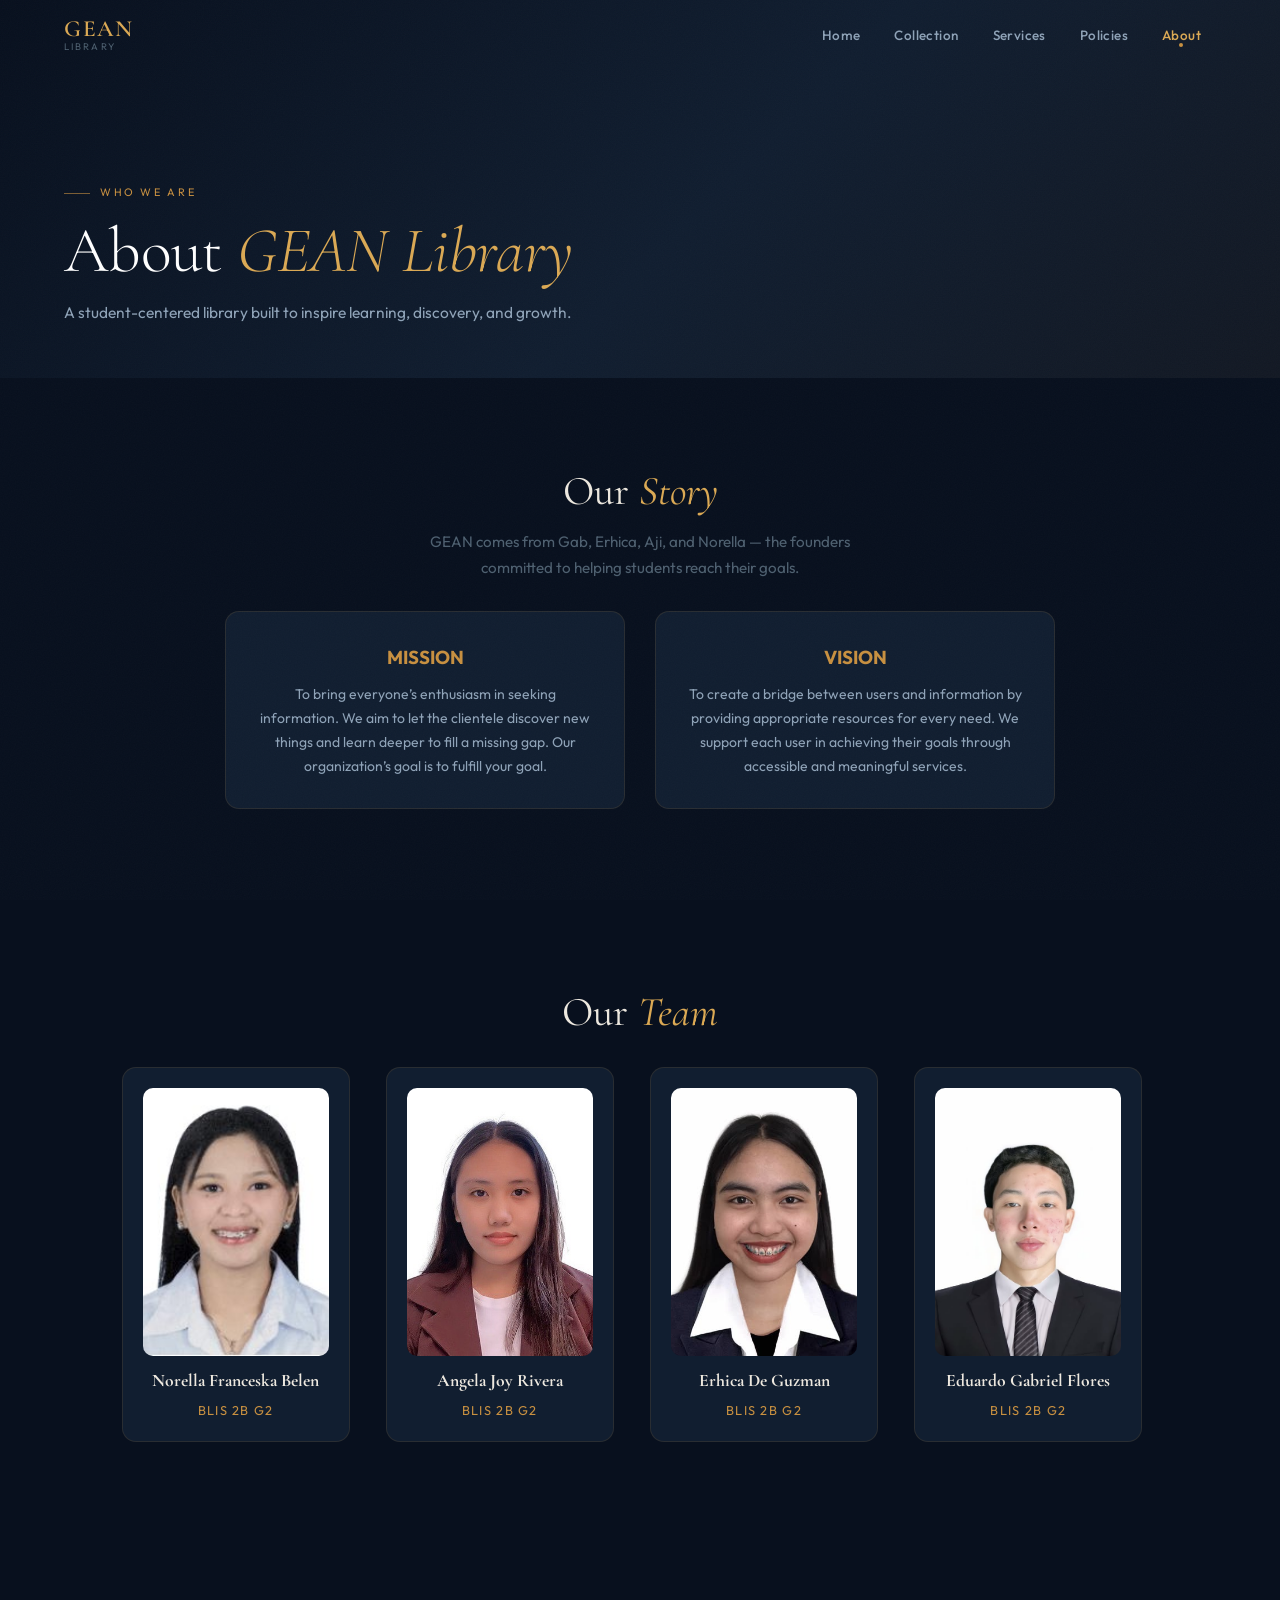
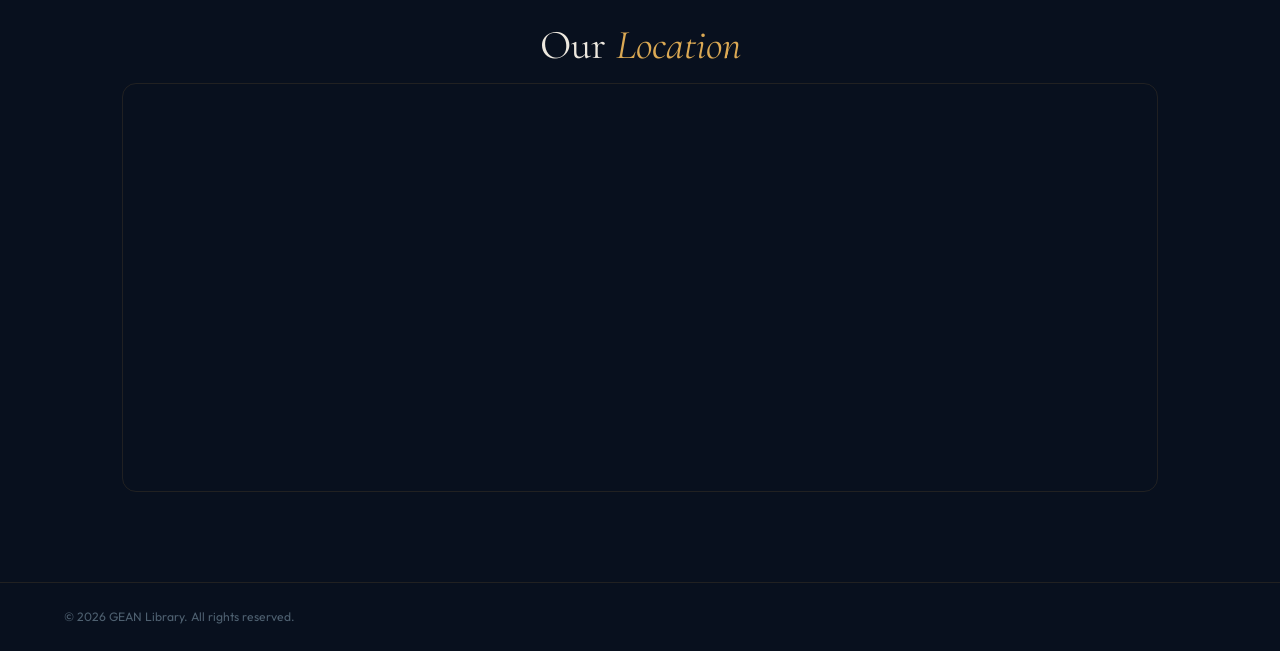
==== about.html @ 61dcc034 "Initial commit - GEAN Library Website" ====
<!DOCTYPE html>
<html lang="en">
<head>
  <meta charset="UTF-8">
  <meta name="viewport" content="width=device-width, initial-scale=1.0">
  <title>About — GEAN Library</title>
  <link rel="stylesheet" href="style.css">
</head>
<body>

<!-- NAV -->
<nav class="nav">
  <a href="index.html" class="nav-brand">
    <span class="nav-brand-name">GEAN</span>
    <span class="nav-brand-sub">Library</span>
  </a>

  <ul class="nav-links">
    <li><a href="index.html">Home</a></li>
    <li><a href="collection.html">Collection</a></li>
    <li><a href="services.html">Services</a></li>
    <li><a href="policies.html">Policies</a></li>
    <li><a href="about.html" class="active">About</a></li>
  </ul>
</nav>

<!-- HERO -->
<section class="page-hero">
  <div class="ph-inner">
    <p class="ph-tag">Who We Are</p>
    <h1 class="ph-title">About <em>GEAN Library</em></h1>
    <p class="ph-sub">
      A student-centered library built to inspire learning, discovery, and growth.
    </p>
  </div>
</section>

<!-- STORY -->
<section class="sec">
  <div class="wrap">

    <header class="sec-header center">
      <h2 class="sec-title">Our <em>Story</em></h2>
      <p class="sec-desc">
        GEAN comes from Gab, Erhica, Aji, and Norella — the founders committed to helping students reach their goals.
      </p>
    </header>

    <!-- MISSION & VISION -->
    <div class="mission-vision">

      <div class="mv-card">
        <h3>MISSION</h3>
        <p>
          To bring everyone’s enthusiasm in seeking information. We aim to let the clientele discover new things and learn deeper to fill a missing gap.
          Our organization’s goal is to fulfill your goal.
        </p>
      </div>

      <div class="mv-card">
        <h3>VISION</h3>
        <p>
          To create a bridge between users and information by providing appropriate resources for every need.
          We support each user in achieving their goals through accessible and meaningful services.
        </p>
      </div>

    </div>

  </div>
</section>

<!-- TEAM -->
<section class="sec">
  <div class="wrap">
    <header class="sec-header center">
      <h2 class="sec-title">Our <em>Team</em></h2>
    </header>

    <div class="team-grid">

      <div class="team-card">
        <img src="nore.JPG" class="team-img">
        <p class="team-name">Norella Franceska Belen</p>
        <p class="team-role">BLIS 2B G2</p>
      </div>

      <div class="team-card">
        <img src="aji.jpg" class="team-img">
        <p class="team-name">Angela Joy Rivera</p>
        <p class="team-role">BLIS 2B G2</p>
      </div>

      <div class="team-card">
        <img src="eca.jpg" class="team-img">
        <p class="team-name">Erhica De Guzman</p>
        <p class="team-role">BLIS 2B G2</p>
      </div>

      <div class="team-card">
        <img src="gab.jpg" class="team-img">
        <p class="team-name">Eduardo Gabriel Flores</p>
        <p class="team-role">BLIS 2B G2</p>
      </div>

    </div>
  </div>
</section>

<!-- MAP -->
<section class="sec">
  <div class="wrap">
    <header class="sec-header center">
      <h2 class="sec-title">Our <em>Location</em></h2>
    </header>

    <div class="map-box">
      <iframe 
        src="https://www.google.com/maps?q=Bulacan%20State%20University%20Malolos&output=embed"
        width="100%" 
        height="400" 
        style="border:0;" 
        loading="lazy">
      </iframe>
    </div>
  </div>
</section>

<!-- FOOTER -->
<footer>
  <p class="ft-copy">&copy; 2026 GEAN Library. All rights reserved.</p>
</footer>

<script src="script.js"></script>
</body>
</html>
---- style.css ----
/* ═══════════════════════════════════════════════════════════════
   GEAN LIBRARY — Global Design System
   Theme : Dark Luxury Editorial
   Fonts : Cormorant Garamond (display) · Outfit (body)
   ═══════════════════════════════════════════════════════════════ */

@import url('https://fonts.googleapis.com/css2?family=Cormorant+Garamond:ital,wght@0,300;0,400;0,500;0,600;0,700;1,300;1,400;1,600;1,700&family=Outfit:wght@300;400;500;600;700&display=swap');

/* ── 1. CSS Variables ───────────────────────────────────────── */
:root {
  --navy:         #08101e;
  --navy-mid:     #0d1828;
  --navy-light:   #162135;
  --navy-card:    #111e30;
  --slate:        #1e2f45;
  --gold:         #c89040;
  --gold-light:   #dba954;
  --gold-pale:    #f2d898;
  --cream:        #f7f2e8;
  --white:        #ffffff;
  --text-1:       #ede8df;   /* primary */
  --text-2:       #8fa3b8;   /* secondary */
  --text-3:       #4e6070;   /* muted */
  --border:       rgba(200,144,64,.13);
  --border-h:     rgba(200,144,64,.32);

  /* Gradients */
  --g-hero:  linear-gradient(135deg, #08101e 0%, #111e30 55%, #131924 100%);
  --g-gold:  linear-gradient(120deg, #c89040 0%, #dba954 100%);
  --g-card:  linear-gradient(155deg, #131e2e 0%, #0d1828 100%);

  /* Shadows / Glows */
  --glow:        0 0 48px rgba(200,144,64,.22);
  --shadow-card: 0 8px 36px rgba(0,0,0,.5);
  --shadow-lift: 0 24px 64px rgba(0,0,0,.65);

  /* Shape */
  --r-sm: 8px;
  --r-md: 14px;
  --r-lg: 22px;
  --r-xl: 32px;

  --ease: cubic-bezier(.4,0,.2,1);
  --t:    0.35s;

  --font-d: 'Cormorant Garamond', Georgia, serif;
  --font-b: 'Outfit', system-ui, sans-serif;
}

/* ── 2. Reset ───────────────────────────────────────────────── */
*,*::before,*::after { margin:0; padding:0; box-sizing:border-box; }
html { scroll-behavior:smooth; font-size:16px; }
body {
  font-family: var(--font-b);
  background: var(--navy);
  color: var(--text-1);
  line-height: 1.65;
  -webkit-font-smoothing: antialiased;
  overflow-x: hidden;
}
img  { display:block; max-width:100%; }
a    { color:inherit; text-decoration:none; }
ul   { list-style:none; }
button { cursor:pointer; font-family:var(--font-b); }
input,button { outline:none; }

/* ── 3. Scrollbar ───────────────────────────────────────────── */
::-webkit-scrollbar       { width:5px; }
::-webkit-scrollbar-track { background:var(--navy); }
::-webkit-scrollbar-thumb { background:var(--slate); border-radius:3px; }
::-webkit-scrollbar-thumb:hover { background:var(--gold); }
::selection { background:rgba(200,144,64,.28); color:var(--gold-pale); }

/* ── 4. Grain overlay ───────────────────────────────────────── */
body::after {
  content:'';
  position:fixed; inset:0;
  background-image:url("data:image/svg+xml,%3Csvg xmlns='http://www.w3.org/2000/svg' width='300' height='300'%3E%3Cfilter id='n'%3E%3CfeTurbulence type='fractalNoise' baseFrequency='0.85' numOctaves='4' stitchTiles='stitch'/%3E%3C/filter%3E%3Crect width='300' height='300' filter='url(%23n)' opacity='1'/%3E%3C/svg%3E");
  opacity:.025;
  pointer-events:none;
  z-index:9000;
}

/* ═══════════════════════════════════════════════════════════════
   NAVIGATION
   ═══════════════════════════════════════════════════════════════ */
.nav {
  position: fixed; top:0; left:0; right:0;
  z-index: 500;
  height: 70px;
  display: flex;
  align-items: center;
  justify-content: space-between;
  padding: 0 5%;
  transition: background var(--t) var(--ease), border-color var(--t) var(--ease);
  border-bottom: 1px solid transparent;
}
.nav.stuck {
  background: rgba(8,16,30,.93);
  backdrop-filter: blur(20px);
  -webkit-backdrop-filter: blur(20px);
  border-bottom-color: var(--border);
}

/* Brand */
.nav-brand {
  display: flex;
  flex-direction: column;
  gap: 1px;
  line-height: 1;
  text-decoration: none;
}
.nav-brand-name {
  font-family: var(--font-d);
  font-size: 1.45rem;
  font-weight: 600;
  color: var(--gold-light);
  letter-spacing: .07em;
}
.nav-brand-sub {
  font-size: .6rem;
  letter-spacing: .22em;
  text-transform: uppercase;
  color: var(--text-3);
}

/* Links */
.nav-links {
  display: flex;
  align-items: center;
  gap: 4px;
}
.nav-links a {
  font-size: .84rem;
  font-weight: 500;
  color: var(--text-2);
  padding: 7px 15px;
  border-radius: 50px;
  letter-spacing: .03em;
  transition: color var(--t), background var(--t);
  position: relative;
}
.nav-links a:hover { color:var(--gold-light); background:rgba(200,144,64,.07); }
.nav-links a.active { color:var(--gold-light); }
.nav-links a.active::after {
  content:'';
  position:absolute;
  bottom:3px; left:50%;
  transform:translateX(-50%);
  width:4px; height:4px;
  background:var(--gold);
  border-radius:50%;
}

/* Search icon button */
.nav-search-btn {
  width:38px; height:38px;
  border-radius:50%;
  border:1px solid var(--border);
  background:transparent;
  color:var(--text-2);
  font-size:1rem;
  display:flex; align-items:center; justify-content:center;
  transition:all var(--t);
  margin-left:6px;
}
.nav-search-btn:hover { border-color:var(--gold); color:var(--gold-light); background:rgba(200,144,64,.07); }

/* Hamburger */
.nav-burger {
  display:none;
  flex-direction:column;
  gap:5px;
  background:none; border:none; padding:4px;
}
.nav-burger span {
  display:block;
  width:24px; height:2px;
  background:var(--text-1);
  border-radius:2px;
  transition:all var(--t);
}
.nav-burger.open span:nth-child(1) { transform:rotate(45deg) translate(5px,5px); }
.nav-burger.open span:nth-child(2) { opacity:0; transform:translateX(-8px); }
.nav-burger.open span:nth-child(3) { transform:rotate(-45deg) translate(5px,-5px); }

/* Mobile drawer */
.nav-drawer {
  position:fixed; inset:0; top:70px;
  background:rgba(8,16,30,.97);
  backdrop-filter:blur(24px);
  z-index:490;
  display:none;
  flex-direction:column;
  align-items:center;
  justify-content:center;
  gap:10px;
}
.nav-drawer.open { display:flex; }
.nav-drawer a {
  font-family:var(--font-d);
  font-size:2rem;
  font-weight:500;
  color:var(--text-1);
  padding:10px 32px;
  letter-spacing:.04em;
  transition:color var(--t);
}
.nav-drawer a:hover { color:var(--gold-light); }

/* ═══════════════════════════════════════════════════════════════
   SEARCH OVERLAY
   ═══════════════════════════════════════════════════════════════ */
.search-overlay {
  position:fixed; inset:0;
  z-index:800;
  background:rgba(8,16,30,.96);
  backdrop-filter:blur(28px);
  display:flex;
  align-items:flex-start;
  justify-content:center;
  padding-top:130px;
  opacity:0;
  visibility:hidden;
  transition:opacity .3s ease, visibility .3s ease;
}
.search-overlay.open { opacity:1; visibility:visible; }

.search-box {
  width:100%;
  max-width:700px;
  padding:0 24px;
}

.search-input-wrap {
  display:flex;
  align-items:center;
  background:var(--navy-light);
  border:1.5px solid var(--border-h);
  border-radius:var(--r-lg);
  overflow:hidden;
  transition:border-color var(--t), box-shadow var(--t);
}
.search-input-wrap:focus-within {
  border-color:var(--gold);
  box-shadow:var(--glow);
}

.search-ico {
  padding:0 20px;
  color:var(--gold);
  font-size:1.15rem;
  flex-shrink:0;
}

#searchInput {
  flex:1;
  background:transparent;
  border:none;
  font-family:var(--font-d);
  font-size:1.7rem;
  font-weight:300;
  color:var(--text-1);
  padding:18px 0;
  letter-spacing:.02em;
}
#searchInput::placeholder { color:var(--text-3); }

.search-close-btn {
  background:none;
  border:none;
  color:var(--text-3);
  font-size:1.5rem;
  padding:0 20px;
  transition:color var(--t);
  line-height:1;
}
.search-close-btn:hover { color:var(--gold-light); }

.search-meta {
  margin-top:14px;
  padding-left:58px;
  font-size:.75rem;
  color:var(--text-3);
  letter-spacing:.05em;
}
.search-meta kbd {
  background:var(--navy-light);
  border:1px solid var(--border);
  border-radius:4px;
  padding:1px 7px;
  font-family:var(--font-b);
  font-size:.7rem;
  color:var(--text-2);
}

/* Results list */
#searchResults {
  margin-top:22px;
  display:flex;
  flex-direction:column;
  gap:8px;
  max-height:54vh;
  overflow-y:auto;
  padding-right:2px;
}
#searchResults::-webkit-scrollbar { width:3px; }
#searchResults::-webkit-scrollbar-thumb { background:var(--slate); }

.sr-item {
  display:flex;
  align-items:center;
  gap:16px;
  background:var(--navy-light);
  border:1px solid var(--border);
  border-radius:var(--r-md);
  padding:13px 18px;
  cursor:pointer;
  transition:all var(--t);
  animation:srIn .22s var(--ease) both;
}
.sr-item:hover {
  border-color:var(--gold);
  background:var(--navy-card);
  transform:translateX(5px);
}
@keyframes srIn {
  from { opacity:0; transform:translateY(8px); }
  to   { opacity:1; transform:translateY(0); }
}
.sr-cover {
  width:40px; height:56px;
  border-radius:4px;
  object-fit:cover;
  flex-shrink:0;
  background:var(--slate);
}
.sr-info { flex:1; min-width:0; }
.sr-title {
  font-family:var(--font-d);
  font-size:1.05rem;
  font-weight:600;
  color:var(--text-1);
  white-space:nowrap;
  overflow:hidden;
  text-overflow:ellipsis;
}
.sr-cat {
  font-size:.72rem;
  color:var(--gold);
  text-transform:uppercase;
  letter-spacing:.12em;
  margin-top:3px;
}
.sr-arrow { color:var(--text-3); font-size:.95rem; }
.sr-item:hover .sr-arrow { color:var(--gold); }

.search-empty {
  text-align:center;
  padding:40px;
  font-family:var(--font-d);
  font-size:1.3rem;
  font-style:italic;
  color:var(--text-3);
}

/* ═══════════════════════════════════════════════════════════════
   SHARED LAYOUT HELPERS
   ═══════════════════════════════════════════════════════════════ */
.wrap   { max-width:1280px; margin:0 auto; padding:0 5%; }
.sec    { padding:90px 5%; }
.sec-sm { padding:56px 5%; }

.sec-tag {
  display:inline-flex;
  align-items:center;
  gap:10px;
  font-size:.68rem;
  letter-spacing:.24em;
  text-transform:uppercase;
  color:var(--gold);
  margin-bottom:12px;
}
.sec-tag::before {
  content:'';
  display:block;
  width:26px; height:1px;
  background:var(--gold);
  opacity:.6;
}

.sec-title {
  font-family:var(--font-d);
  font-size:clamp(1.9rem,3.2vw,2.8rem);
  font-weight:400;
  color:var(--text-1);
  line-height:1.15;
  margin-bottom:14px;
}
.sec-title em { font-style:italic; color:var(--gold-light); }

.sec-desc {
  font-size:.95rem;
  color:var(--text-3);
  max-width:480px;
  line-height:1.72;
}

.center { text-align:center; }
.center .sec-desc { margin:0 auto; }
.center .sec-tag  { justify-content:center; }
.center .sec-tag::before { display:none; }

/* ── Scroll-reveal ───────────────────────────────────────────── */
.reveal {
  opacity:0;
  transform:translateY(30px);
  transition:opacity .7s var(--ease), transform .7s var(--ease);
}
.reveal.in { opacity:1; transform:translateY(0); }
.d1 { transition-delay:.08s; }
.d2 { transition-delay:.16s; }
.d3 { transition-delay:.24s; }
.d4 { transition-delay:.32s; }
.d5 { transition-delay:.40s; }

/* ── Buttons ─────────────────────────────────────────────────── */
.btn-gold {
  display:inline-flex; align-items:center; gap:9px;
  background:var(--g-gold);
  color:var(--navy);
  font-weight:700; font-size:.82rem;
  letter-spacing:.08em; text-transform:uppercase;
  padding:13px 30px;
  border-radius:50px; border:none;
  transition:all var(--t);
  box-shadow:0 4px 22px rgba(200,144,64,.32);
}
.btn-gold:hover { transform:translateY(-2px); box-shadow:0 8px 36px rgba(200,144,64,.5); }

.btn-ghost {
  display:inline-flex; align-items:center; gap:9px;
  background:transparent;
  color:var(--text-1);
  font-weight:500; font-size:.82rem;
  letter-spacing:.05em;
  padding:12px 26px;
  border-radius:50px;
  border:1px solid var(--border-h);
  transition:all var(--t);
}
.btn-ghost:hover { border-color:var(--gold); color:var(--gold-light); background:rgba(200,144,64,.06); }

/* ═══════════════════════════════════════════════════════════════
   INDEX — HERO
   ═══════════════════════════════════════════════════════════════ */
.hero {
  min-height:100vh;
  display:flex;
  align-items:center;
  position:relative;
  overflow:hidden;
  background:var(--g-hero);
}

/* Grid bg */
.hero-grid {
  position:absolute; inset:0; pointer-events:none;
  background-image:
    linear-gradient(rgba(200,144,64,.035) 1px, transparent 1px),
    linear-gradient(90deg,rgba(200,144,64,.035) 1px, transparent 1px);
  background-size:64px 64px;
  animation:gridDrift 40s linear infinite;
}
@keyframes gridDrift { from{background-position:0 0;} to{background-position:64px 64px;} }

.hero-radial {
  position:absolute;
  top:-15%; right:-8%;
  width:72vw; height:72vw;
  background:radial-gradient(circle, rgba(200,144,64,.07) 0%, transparent 68%);
  animation:breathe 9s ease-in-out infinite;
  pointer-events:none;
}
.hero-radial-2 {
  position:absolute;
  bottom:-25%; left:-5%;
  width:55vw; height:55vw;
  background:radial-gradient(circle, rgba(20,80,140,.11) 0%, transparent 70%);
  animation:breathe 12s ease-in-out infinite reverse;
  pointer-events:none;
}
@keyframes breathe {
  0%,100%{transform:scale(1);opacity:1;}
  50%{transform:scale(1.1);opacity:.7;}
}

/* Content grid */
.hero-inner {
  position:relative; z-index:2;
  max-width:1280px; margin:0 auto;
  padding:130px 5% 90px;
  display:grid;
  grid-template-columns:1fr 1fr;
  gap:60px;
  align-items:center;
  width:100%;
}

/* Left — text */
.hero-eyebrow {
  display:inline-flex; align-items:center; gap:10px;
  font-size:.7rem; letter-spacing:.26em; text-transform:uppercase;
  color:var(--gold); margin-bottom:22px;
  opacity:0; animation:fadeUp .9s .1s var(--ease) both;
}
.hero-eyebrow::before { content:''; display:block; width:30px; height:1px; background:var(--gold); }

.hero-title {
  font-family:var(--font-d);
  font-size:clamp(3rem,5.8vw,5.4rem);
  font-weight:300;
  line-height:1.07;
  color:var(--white);
  letter-spacing:-.01em;
  margin-bottom:26px;
  opacity:0; animation:fadeUp .9s .2s var(--ease) both;
}
.hero-title em   { font-style:italic; color:var(--gold-light); }
.hero-title strong { display:block; font-weight:700; }

.hero-desc {
  font-size:1.03rem;
  color:var(--text-2);
  max-width:430px;
  line-height:1.78;
  margin-bottom:40px;
  opacity:0; animation:fadeUp .9s .3s var(--ease) both;
}

.hero-btns {
  display:flex; gap:14px; flex-wrap:wrap;
  opacity:0; animation:fadeUp .9s .4s var(--ease) both;
}

/* Stats row */
.hero-stats {
  display:flex; gap:40px;
  margin-top:52px; padding-top:36px;
  border-top:1px solid var(--border);
  opacity:0; animation:fadeUp .9s .54s var(--ease) both;
}
.stat-num {
  font-family:var(--font-d);
  font-size:2.2rem; font-weight:700;
  color:var(--gold-light); line-height:1;
}
.stat-label {
  font-size:.7rem; letter-spacing:.09em; text-transform:uppercase;
  color:var(--text-3); margin-top:4px;
}

/* Right — floating book cards */
.hero-visual {
  display:flex; align-items:center; justify-content:center;
  position:relative;
  opacity:0; animation:fadeLeft .9s .5s var(--ease) both;
}
@keyframes fadeLeft {
  from{opacity:0;transform:translateX(40px);}
  to{opacity:1;transform:translateX(0);}
}
@keyframes fadeUp {
  from{opacity:0;transform:translateY(28px);}
  to{opacity:1;transform:translateY(0);}
}

.hv-wrap {
  position:relative;
  width:340px; height:420px;
}
.hv-card {
  position:absolute;
  border-radius:var(--r-md);
  overflow:hidden;
  box-shadow:var(--shadow-card);
  border:1px solid var(--border);
}
.hv-card:nth-child(1) {
  width:220px; height:290px;
  top:70px; left:30px;
  background:var(--g-card);
  transform:rotate(-4deg);
  animation:hv1 6s ease-in-out infinite;
  z-index:2;
}
.hv-card:nth-child(2) {
  width:175px; height:235px;
  top:15px; right:10px;
  background:linear-gradient(140deg,#162535,#0f1d2b);
  border-color:rgba(200,144,64,.18);
  transform:rotate(6deg);
  animation:hv2 7.5s ease-in-out infinite;
  z-index:1;
}
.hv-card:nth-child(3) {
  width:148px; height:196px;
  bottom:10px; right:55px;
  background:linear-gradient(140deg,#1e1630,#110e1e);
  border-color:rgba(110,70,170,.18);
  transform:rotate(-2deg);
  animation:hv3 8.5s ease-in-out infinite;
  z-index:3;
}
@keyframes hv1 { 0%,100%{transform:rotate(-4deg) translateY(0)} 50%{transform:rotate(-4deg) translateY(-13px)} }
@keyframes hv2 { 0%,100%{transform:rotate(6deg)  translateY(0)} 50%{transform:rotate(6deg)  translateY(-9px)} }
@keyframes hv3 { 0%,100%{transform:rotate(-2deg) translateY(0)} 50%{transform:rotate(-2deg) translateY(-16px)} }

.hv-inner {
  width:100%; height:100%;
  display:flex; flex-direction:column;
  align-items:center; justify-content:center;
  gap:12px; padding:22px;
}
.hv-icon { font-size:2.4rem; filter:drop-shadow(0 0 14px rgba(200,144,64,.4)); }
.hv-lines { width:55%; display:flex; flex-direction:column; gap:8px; }
.hv-lines span { height:2px; border-radius:1px; background:rgba(200,144,64,.3); }
.hv-lines span:nth-child(1){width:100%}
.hv-lines span:nth-child(2){width:72%}
.hv-lines span:nth-child(3){width:88%}

.hv-glow {
  position:absolute;
  width:280px; height:280px;
  background:radial-gradient(circle,rgba(200,144,64,.13) 0%,transparent 70%);
  border-radius:50%;
  pointer-events:none;
}

/* ═══════════════════════════════════════════════════════════════
   INDEX — MARQUEE
   ═══════════════════════════════════════════════════════════════ */
.marquee-bar {
  background:var(--navy-card);
  border-top:1px solid var(--border);
  border-bottom:1px solid var(--border);
  padding:16px 0;
  overflow:hidden;
}
.marquee-track {
  display:flex;
  width:max-content;
  animation:marquee 30s linear infinite;
}
@keyframes marquee { from{transform:translateX(0)} to{transform:translateX(-50%)} }
.mq-item {
  display:flex; align-items:center; gap:12px;
  padding:0 36px;
  font-size:.72rem; letter-spacing:.18em; text-transform:uppercase;
  color:var(--text-3); white-space:nowrap;
}
.mq-dot { width:4px; height:4px; background:var(--gold); border-radius:50%; flex-shrink:0; }

/* ═══════════════════════════════════════════════════════════════
   INDEX — CATEGORIES
   ═══════════════════════════════════════════════════════════════ */
.cat-section { background:var(--navy-mid); }

.cat-grid {
  display:grid;
  grid-template-columns:repeat(5,1fr);
  gap:16px;
}
.cat-card {
  display:block;
  background:var(--navy-card);
  border:1px solid var(--border);
  border-radius:var(--r-md);
  padding:32px 18px;
  text-align:center;
  transition:all var(--t);
  position:relative; overflow:hidden;
  text-decoration:none;
}
.cat-card::before {
  content:'';
  position:absolute; inset:0;
  background:var(--g-gold);
  opacity:0;
  transition:opacity var(--t);
}
.cat-card:hover { border-color:var(--gold); transform:translateY(-6px); box-shadow:var(--glow); }
.cat-card:hover::before { opacity:.06; }
.cat-card:hover .cat-icon { transform:scale(1.18); }

.cat-icon {
  font-size:2.4rem; display:block;
  margin-bottom:13px;
  transition:transform var(--t);
  position:relative;
}
.cat-name {
  font-family:var(--font-d);
  font-size:1.08rem; font-weight:600;
  color:var(--text-1); margin-bottom:5px;
  position:relative;
}
.cat-count {
  font-size:.72rem; color:var(--text-3);
  letter-spacing:.08em; position:relative;
}

/* ═══════════════════════════════════════════════════════════════
   INDEX — FEATURED BOOKS
   ═══════════════════════════════════════════════════════════════ */
.books-section { background:var(--navy); }
.books-hdr { display:flex; justify-content:space-between; align-items:flex-end; margin-bottom:40px; flex-wrap:wrap; gap:20px; }

.books-grid {
  display:grid;
  grid-template-columns:repeat(4,1fr);
  gap:22px;
}

/* ── Book card ───────────────────────────────────────────────── */
.book-card {
  background:var(--navy-card);
  border:1px solid var(--border);
  border-radius:var(--r-md);
  overflow:hidden;
  display:flex; flex-direction:column;
  transition:all var(--t);
  cursor:pointer;
}
.book-card:hover {
  transform:translateY(-10px);
  box-shadow:var(--shadow-lift);
  border-color:rgba(200,144,64,.28);
}

.book-cover {
  position:relative; overflow:hidden;
  height:260px; background:var(--slate);
  flex-shrink:0;
}
.book-cover img {
  width:100%; height:100%; object-fit:cover;
  transition:transform .55s var(--ease);
}
.book-card:hover .book-cover img { transform:scale(1.07); }

/* CSS-only fallback covers */
.book-cover-fake {
  width:100%; height:100%;
  display:flex; flex-direction:column;
  align-items:center; justify-content:center;
  gap:14px; padding:24px;
  position:relative;
}
.bcf-spine {
  position:absolute; left:13px; top:18%; bottom:18%;
  width:5px; border-radius:3px; opacity:.55;
}
.bcf-label {
  font-family:var(--font-d);
  font-size:.85rem; font-weight:600;
  color:rgba(255,255,255,.65);
  text-align:center; line-height:1.3;
  z-index:1;
}
.bcf-lines {
  display:flex; flex-direction:column; gap:8px;
  width:52%; z-index:1;
}
.bcf-lines span { height:1.5px; border-radius:1px; background:rgba(255,255,255,.18); }
.bcf-lines span:nth-child(1){width:100%}
.bcf-lines span:nth-child(2){width:65%}
.bcf-lines span:nth-child(3){width:82%}

.book-overlay {
  position:absolute; inset:0;
  background:linear-gradient(to top,rgba(8,16,30,.92) 0%,transparent 55%);
  display:flex; align-items:flex-end; padding:14px;
  opacity:0; transition:opacity var(--t);
}
.book-card:hover .book-overlay { opacity:1; }
.btn-add {
  width:100%; background:var(--g-gold); color:var(--navy);
  border:none; border-radius:var(--r-sm);
  padding:10px; font-weight:700; font-size:.75rem;
  letter-spacing:.08em; text-transform:uppercase;
  transition:filter var(--t);
}
.btn-add:hover { filter:brightness(1.1); }

.book-body { padding:16px; }
.book-title {
  font-family:var(--font-d);
  font-size:1.02rem; font-weight:600;
  color:var(--text-1); line-height:1.3; margin-bottom:5px;
}
.book-cat {
  font-size:.7rem; color:var(--gold);
  text-transform:uppercase; letter-spacing:.12em;
}

/* ═══════════════════════════════════════════════════════════════
   INDEX — GALLERY STRIP
   ═══════════════════════════════════════════════════════════════ */
.gallery-strip {
  display:flex; height:340px; gap:3px;
  overflow:hidden; background:var(--navy-mid);
}
.gallery-strip img {
  flex:1; object-fit:cover;
  filter:brightness(.5) saturate(.65);
  transition:flex .6s cubic-bezier(.4,0,.2,1), filter .4s;
  cursor:pointer; min-width:48px;
}
.gallery-strip img:hover { flex:4; filter:brightness(.85) saturate(1); }

/* ═══════════════════════════════════════════════════════════════
   INDEX — SERVICES PREVIEW
   ═══════════════════════════════════════════════════════════════ */
.services-prev { background:var(--navy-mid); }
.srv-grid {
  display:grid;
  grid-template-columns:repeat(3,1fr);
  gap:20px;
}
.srv-card {
  background:var(--navy-card);
  border:1px solid var(--border);
  border-radius:var(--r-md);
  padding:34px 28px;
  position:relative; overflow:hidden;
  transition:all var(--t);
}
.srv-card::after {
  content:''; position:absolute;
  top:0; left:0; right:0; height:2px;
  background:var(--g-gold);
  transform:scaleX(0); transform-origin:left;
  transition:transform var(--t);
}
.srv-card:hover { border-color:var(--border-h); transform:translateY(-4px); box-shadow:var(--shadow-card); }
.srv-card:hover::after { transform:scaleX(1); }

.srv-icon {
  width:50px; height:50px;
  background:rgba(200,144,64,.09);
  border:1px solid var(--border);
  border-radius:var(--r-sm);
  display:flex; align-items:center; justify-content:center;
  font-size:1.45rem; margin-bottom:18px;
  transition:all var(--t);
}
.srv-card:hover .srv-icon { background:rgba(200,144,64,.17); border-color:var(--gold); }
.srv-title {
  font-family:var(--font-d);
  font-size:1.18rem; font-weight:600;
  color:var(--text-1); margin-bottom:9px;
}
.srv-desc {
  font-size:.855rem; color:var(--text-3); line-height:1.68;
}
.srv-arrow {
  display:inline-flex; align-items:center; gap:6px;
  font-size:.76rem; color:var(--gold);
  font-weight:500; margin-top:18px;
  letter-spacing:.04em;
  transition:gap var(--t); text-decoration:none;
}
.srv-card:hover .srv-arrow { gap:11px; }

/* ═══════════════════════════════════════════════════════════════
   INDEX — NEWSLETTER
   ═══════════════════════════════════════════════════════════════ */
.nl-section { background:var(--navy-card); border-top:1px solid var(--border); border-bottom:1px solid var(--border); }
.nl-inner {
  max-width:1280px; margin:0 auto;
  padding:80px 5%;
  display:grid; grid-template-columns:1fr 1fr;
  gap:80px; align-items:center;
}
.nl-left h2 {
  font-family:var(--font-d);
  font-size:2.3rem; font-weight:400;
  color:var(--text-1); line-height:1.2; margin-bottom:12px;
}
.nl-left h2 em { font-style:italic; color:var(--gold-light); }
.nl-left p { color:var(--text-3); font-size:.9rem; line-height:1.72; margin-bottom:28px; }

.nl-contacts h4 {
  font-size:.65rem; letter-spacing:.2em;
  text-transform:uppercase; color:var(--gold); margin-bottom:12px;
}
.nl-ci {
  display:flex; align-items:center; gap:10px;
  font-size:.84rem; color:var(--text-2);
  padding:7px 0;
  border-bottom:1px solid var(--border);
}
.nl-ci:last-child { border:none; }

.nl-right h3 {
  font-family:var(--font-d);
  font-size:1.45rem; font-weight:600;
  color:var(--text-1); margin-bottom:8px;
}
.nl-right p { color:var(--text-3); font-size:.855rem; margin-bottom:22px; }
.nl-form { display:flex; flex-direction:column; gap:11px; }
.nl-input {
  width:100%;
  background:var(--navy-light);
  border:1px solid var(--border);
  border-radius:var(--r-sm);
  padding:13px 17px;
  font-family:var(--font-b); font-size:.9rem;
  color:var(--text-1);
  transition:border-color var(--t), box-shadow var(--t);
}
.nl-input::placeholder { color:var(--text-3); }
.nl-input:focus { border-color:var(--gold); box-shadow:0 0 0 3px rgba(200,144,64,.1); }

/* ═══════════════════════════════════════════════════════════════
   FOOTER
   ═══════════════════════════════════════════════════════════════ */
footer {
  background:var(--navy);
  border-top:1px solid var(--border);
  padding:24px 5%;
  display:flex; align-items:center; justify-content:space-between; gap:20px;
}
.ft-brand {
  font-family:var(--font-d);
  font-size:1.1rem; letter-spacing:.08em;
  color:var(--gold-light);
}
.ft-copy { font-size:.76rem; color:var(--text-3); }
.ft-links { display:flex; gap:18px; }
.ft-links a { font-size:.76rem; color:var(--text-3); transition:color var(--t); }
.ft-links a:hover { color:var(--gold-light); }

/* ═══════════════════════════════════════════════════════════════
   PAGE BANNER (inner pages)
   ═══════════════════════════════════════════════════════════════ */
.page-hero {
  min-height:42vh;
  display:flex; align-items:flex-end;
  padding-bottom:52px;
  position:relative; overflow:hidden;
  background:var(--g-hero);
}
.ph-grid {
  position:absolute; inset:0;
  background-image:
    linear-gradient(rgba(200,144,64,.03) 1px,transparent 1px),
    linear-gradient(90deg,rgba(200,144,64,.03) 1px,transparent 1px);
  background-size:64px 64px;
  pointer-events:none;
}
.ph-glow {
  position:absolute; bottom:-40%; left:-8%;
  width:70vw; height:70vw;
  background:radial-gradient(circle,rgba(200,144,64,.06) 0%,transparent 65%);
  pointer-events:none;
}
.ph-inner {
  position:relative; z-index:1;
  max-width:1280px; width:100%;
  margin:0 auto; padding:0 5%;
}
.ph-tag {
  font-size:.68rem; letter-spacing:.24em;
  text-transform:uppercase; color:var(--gold);
  display:flex; align-items:center; gap:10px;
  margin-bottom:14px;
}
.ph-tag::before { content:''; width:26px; height:1px; background:var(--gold); opacity:.6; }
.ph-title {
  font-family:var(--font-d);
  font-size:clamp(2.6rem,5vw,4.4rem);
  font-weight:300; color:var(--white);
  line-height:1.1; letter-spacing:-.01em;
}
.ph-title em { font-style:italic; color:var(--gold-light); }
.ph-sub { color:var(--text-2); font-size:.97rem; margin-top:14px; max-width:520px; }

/* ═══════════════════════════════════════════════════════════════
   COLLECTION PAGE
   ═══════════════════════════════════════════════════════════════ */

/* Sticky category nav */
.col-nav {
  background:var(--navy-mid);
  border-bottom:1px solid var(--border);
  position:sticky; top:70px; z-index:100;
}
.col-nav-inner {
  max-width:1280px; margin:0 auto;
  padding:0 5%;
  display:flex; gap:2px;
  overflow-x:auto; scrollbar-width:none;
}
.col-nav-inner::-webkit-scrollbar { display:none; }
.col-btn {
  font-size:.8rem; font-weight:500;
  color:var(--text-3);
  padding:15px 18px;
  border:none; background:transparent;
  border-bottom:2px solid transparent;
  transition:all var(--t);
  white-space:nowrap; letter-spacing:.04em;
  cursor:pointer;
}
.col-btn:hover { color:var(--text-1); }
.col-btn.active { color:var(--gold-light); border-bottom-color:var(--gold); }

/* Book sections */
.book-sec { padding:68px 5%; }
.book-sec:nth-child(even) { background:var(--navy-mid); }

.bsec-hdr {
  display:flex; align-items:flex-end; justify-content:space-between;
  margin-bottom:38px; gap:20px; flex-wrap:wrap;
}
.bsec-left {}
.cat-pill {
  display:inline-flex; align-items:center; gap:7px;
  background:rgba(200,144,64,.1); border:1px solid rgba(200,144,64,.22);
  color:var(--gold-light);
  padding:5px 16px; border-radius:50px;
  font-size:.72rem; letter-spacing:.13em;
  text-transform:uppercase; font-weight:600;
  margin-bottom:9px;
}
.bsec-hdr h2 {
  font-family:var(--font-d);
  font-size:1.95rem; font-weight:300; color:var(--text-1);
}
.bsec-hdr p {
  font-size:.85rem; color:var(--text-3);
  max-width:390px; line-height:1.6;
}

.book-grid-4 {
  display:grid;
  grid-template-columns:repeat(4,1fr);
  gap:22px;
}

/* ═══════════════════════════════════════════════════════════════
   SERVICES PAGE
   ═══════════════════════════════════════════════════════════════ */
.svc-grid {
  display:grid;
  grid-template-columns:repeat(3,1fr);
  gap:22px;
}
.svc-card {
  background:var(--navy-card);
  border:1px solid var(--border);
  border-radius:var(--r-md);
  padding:38px 30px;
  position:relative; overflow:hidden;
  transition:all var(--t);
}
.svc-card::before {
  content:attr(data-n);
  position:absolute; top:18px; right:22px;
  font-family:var(--font-d);
  font-size:5.5rem; font-weight:700;
  color:rgba(200,144,64,.05);
  line-height:1; pointer-events:none;
}
.svc-card:hover { border-color:var(--border-h); transform:translateY(-6px); box-shadow:var(--shadow-card); }

.svc-ico { font-size:2rem; margin-bottom:18px; display:block; }
.svc-title {
  font-family:var(--font-d);
  font-size:1.35rem; font-weight:600;
  color:var(--text-1); margin-bottom:12px;
  padding-bottom:12px; border-bottom:1px solid var(--border);
}
.svc-desc { font-size:.855rem; color:var(--text-3); line-height:1.7; margin-bottom:22px; }
.btn-learn {
  display:inline-flex; align-items:center; gap:7px;
  font-size:.74rem; font-weight:600;
  color:var(--gold); letter-spacing:.08em;
  text-transform:uppercase; border:none; background:none;
  padding:0; transition:gap var(--t),color var(--t);
  cursor:pointer;
}
.btn-learn:hover { gap:12px; color:var(--gold-light); }

.toc-sec { background:var(--navy-mid); }
.toc-links { display:flex; flex-wrap:wrap; gap:9px; }
.toc-lnk {
  display:inline-flex; align-items:center; gap:7px;
  background:var(--navy-card); border:1px solid var(--border);
  color:var(--text-2); font-size:.8rem; padding:9px 18px;
  border-radius:50px; transition:all var(--t);
}
.toc-lnk::before { content:'→'; color:var(--gold); }
.toc-lnk:hover { background:rgba(200,144,64,.08); border-color:var(--gold); color:var(--gold-light); }

.register-sec {
  text-align:center; padding:96px 5%;
  background:var(--navy); position:relative; overflow:hidden;
}
.register-sec::before {
  content:'';
  position:absolute; top:50%; left:50%;
  transform:translate(-50%,-50%);
  width:55vw; height:55vw;
  background:radial-gradient(circle,rgba(200,144,64,.05) 0%,transparent 68%);
  pointer-events:none;
}
.register-sec h2 {
  font-family:var(--font-d);
  font-size:clamp(1.9rem,4vw,3rem);
  font-weight:300; color:var(--text-1);
  margin-bottom:14px;
}
.register-sec h2 em { font-style:italic; color:var(--gold-light); }
.register-sec p { color:var(--text-3); max-width:500px; margin:0 auto 34px; font-size:.93rem; line-height:1.72; }

/* ═══════════════════════════════════════════════════════════════
   POLICIES PAGE
   ═══════════════════════════════════════════════════════════════ */
.pol-layout {
  max-width:1280px; margin:0 auto;
  padding:70px 5%;
  display:grid; grid-template-columns:1fr 330px;
  gap:46px; align-items:start;
}
.pol-block {
  background:var(--navy-card);
  border:1px solid var(--border);
  border-radius:var(--r-md);
  padding:30px 34px; margin-bottom:18px;
  transition:border-color var(--t), box-shadow var(--t);
  cursor:pointer;
}
.pol-block:hover { border-color:var(--border-h); box-shadow:var(--shadow-card); }
.pol-block h3 {
  font-family:var(--font-d);
  font-size:1.12rem; font-weight:600;
  color:var(--gold-light); margin-bottom:13px;
  display:flex; align-items:center; gap:10px;
}
.pol-block h3::before { content:''; display:inline-block; width:6px; height:6px; background:var(--gold); border-radius:50%; flex-shrink:0; }
.pol-block p { font-size:.855rem; color:var(--text-3); line-height:1.72; margin-bottom:9px; }
.pol-block p:last-child { margin-bottom:0; }

.pol-sidebar { display:flex; flex-direction:column; gap:18px; position:sticky; top:100px; }
.sw {
  background:var(--navy-card);
  border:1px solid var(--border);
  border-radius:var(--r-md);
  padding:26px 22px; position:relative; overflow:hidden;
}
.sw::before {
  content:''; position:absolute; top:0; left:0; right:0;
  height:2px; background:var(--g-gold);
}
.sw h4 {
  font-family:var(--font-d);
  font-size:1.08rem; font-weight:600;
  color:var(--gold-light); margin-bottom:12px;
}
.sw p { font-size:.8rem; color:var(--text-3); line-height:1.65; margin-bottom:10px; }
.laws-list li {
  display:flex; gap:9px; font-size:.78rem;
  color:var(--text-2); padding:8px 0;
  border-bottom:1px solid var(--border); line-height:1.45;
}
.laws-list li:last-child { border:none; }
.laws-list li::before { content:'✦'; color:var(--gold); font-size:.62rem; margin-top:2px; flex-shrink:0; }

/* ═══════════════════════════════════════════════════════════════
   ABOUT PAGE
   ═══════════════════════════════════════════════════════════════ */
.about-hero {
  min-height:52vh;
  display:flex; align-items:flex-end;
  padding-bottom:52px;
  position:relative; overflow:hidden;
}
.about-hero-img {
  position:absolute; inset:0;
  width:100%; height:100%;
  object-fit:cover;
  filter:brightness(.28) saturate(.55);
}
.about-hero-overlay {
  position:absolute; inset:0;
  background:linear-gradient(135deg,rgba(8,16,30,.88) 0%,rgba(17,30,48,.65) 100%);
}
.ah-inner {
  position:relative; z-index:1;
  max-width:1280px; width:100%; margin:0 auto; padding:0 5%;
}

.mv-sec { background:var(--navy-mid); }
.mv-grid { display:grid; grid-template-columns:1fr 1fr; gap:24px; }
.mv-card {
  background:var(--navy-card);
  border:1px solid var(--border);
  border-radius:var(--r-md);
  padding:38px 34px; position:relative; overflow:hidden;
}
.mv-card::before {
  content:attr(data-l);
  position:absolute; right:-8px; bottom:-18px;
  font-family:var(--font-d); font-size:9rem; font-weight:700;
  color:rgba(200,144,64,.04); line-height:1; pointer-events:none;
}
.mv-card h2 {
  font-family:var(--font-d);
  font-size:1.55rem; font-weight:600;
  color:var(--gold-light); margin-bottom:14px;
}
.mv-card p { font-size:.875rem; color:var(--text-3); line-height:1.76; }

.team-sec { background:var(--navy); }
.team-grid {
  display:flex; gap:22px; justify-content:center; flex-wrap:wrap;
}
.team-card {
  width:228px;
  background:var(--navy-card);
  border:1px solid var(--border);
  border-radius:var(--r-md);
  overflow:hidden; position:relative;
  transition:all var(--t); cursor:pointer;
}
.team-card:hover { transform:translateY(-10px); box-shadow:var(--shadow-lift); border-color:rgba(200,144,64,.28); }
.team-card img {
  width:100%; height:268px; object-fit:cover;
  filter:saturate(.75);
  transition:filter .4s,transform .5s;
  display:block;
}
.team-card:hover img { filter:saturate(1); transform:scale(1.04); }
.tc-overlay {
  position:absolute; inset:0;
  background:linear-gradient(to top,rgba(8,16,30,.95) 0%,rgba(8,16,30,.2) 60%,transparent 100%);
  display:flex; flex-direction:column; justify-content:flex-end;
  padding:18px 16px;
  opacity:0; transition:opacity var(--t);
}
.team-card:hover .tc-overlay { opacity:1; }
.tc-name { font-family:var(--font-d); font-size:.98rem; font-weight:600; color:var(--white); }
.tc-role { font-size:.68rem; color:var(--gold); text-transform:uppercase; letter-spacing:.11em; margin-top:2px; }
.tc-foot {
  padding:13px 16px; border-top:1px solid var(--border);
}
.tc-foot h4 { font-size:.84rem; font-weight:600; color:var(--text-1); line-height:1.3; }
.tc-foot p  { font-size:.7rem;  color:var(--text-3); margin-top:2px; }

.map-sec { background:var(--navy-mid); }
.map-sec h2 { font-family:var(--font-d); font-size:1.9rem; color:var(--text-1); margin-bottom:8px; }
.map-sec p  { color:var(--text-3); margin-bottom:28px; }
.map-wrap {
  border-radius:var(--r-md); overflow:hidden;
  border:1px solid var(--border); box-shadow:var(--shadow-card);
  display:inline-block;
}

/* ═══════════════════════════════════════════════════════════════
   RESPONSIVE
   ═══════════════════════════════════════════════════════════════ */
@media(max-width:1200px) {
  .cat-grid { grid-template-columns:repeat(3,1fr); }
  .books-grid { grid-template-columns:repeat(3,1fr); }
  .book-grid-4 { grid-template-columns:repeat(3,1fr); }
  .srv-grid { grid-template-columns:repeat(2,1fr); }
  .svc-grid { grid-template-columns:repeat(2,1fr); }
  .hero-inner { grid-template-columns:1fr; }
  .hero-visual { display:none; }
  .nl-inner { grid-template-columns:1fr; gap:44px; }
}

@media(max-width:900px) {
  .books-grid { grid-template-columns:repeat(2,1fr); }
  .book-grid-4 { grid-template-columns:repeat(2,1fr); }
  .pol-layout { grid-template-columns:1fr; }
  .pol-sidebar { position:static; flex-direction:row; flex-wrap:wrap; }
  .sw { flex:1; min-width:250px; }
  .mv-grid { grid-template-columns:1fr; }
  .svc-grid { grid-template-columns:1fr 1fr; }
  .cat-grid { grid-template-columns:repeat(3,1fr); }
}

@media(max-width:768px) {
  .nav-links { display:none; }
  .nav-burger { display:flex; }
  .sec { padding:60px 5%; }
  .cat-grid { grid-template-columns:repeat(2,1fr); }
  .srv-grid { grid-template-columns:1fr; }
  .svc-grid { grid-template-columns:1fr; }
  .books-grid { grid-template-columns:repeat(2,1fr); }
  .book-grid-4 { grid-template-columns:repeat(2,1fr); }
  footer { flex-direction:column; text-align:center; }
  .hero-stats { gap:22px; }
  .team-card { width:175px; }
  .team-card img { height:210px; }
  .gallery-strip { height:220px; }
}

@media(max-width:480px) {
  .cat-grid { grid-template-columns:1fr 1fr; }
  .books-grid { grid-template-columns:1fr 1fr; }
  .book-grid-4 { grid-template-columns:1fr 1fr; }
  .book-cover { height:200px; }
  .hero-title { font-size:2.8rem; }
  .hero-btns { flex-direction:column; align-items:flex-start; }
}



/* ═══════════════════════════════════════════════════════
   POLICIES PAGE (better readability)
   ═══════════════════════════════════════════════════════ */

.policy-wrap {
  max-width: 900px;
  margin: 0 auto;
}

.policy-block {
  margin-bottom: 40px;
  padding-bottom: 25px;
  border-bottom: 1px solid var(--border);
}

.policy-block h3 {
  font-family: var(--font-d);
  font-size: 1.4rem;
  color: var(--gold-light);
  margin-bottom: 10px;
}

.policy-block p {
  font-size: 0.95rem;
  color: var(--text-2);
  line-height: 1.8;
}


/* ═══════════════════════════════════════════════════════
   ABOUT PAGE (team cards upgrade)
   ═══════════════════════════════════════════════════════ */

.team-grid {
  display: grid;
  grid-template-columns: repeat(4, 1fr);
  gap: 22px;
  margin-top: 30px;
}

.team-card {
  background: var(--navy-card);
  border: 1px solid var(--border);
  border-radius: var(--r-md);
  padding: 25px;
  text-align: center;
  transition: all var(--t);
}

.team-card:hover {
  transform: translateY(-8px);
  border-color: var(--gold);
  box-shadow: var(--shadow-card);
}

.team-name {
  font-family: var(--font-d);
  font-size: 1.1rem;
  margin-bottom: 5px;
}

.team-role {
  font-size: 0.75rem;
  color: var(--gold);
  letter-spacing: 0.1em;
}


/* ═══════════════════════════════════════════════════════
   RESPONSIVE FIX
   ═══════════════════════════════════════════════════════ */

@media (max-width: 900px) {
  .team-grid {
    grid-template-columns: repeat(2, 1fr);
  }
}

@media (max-width: 500px) {
  .team-grid {
    grid-template-columns: 1fr;
  }
}

/* ═══════════════════════════════════════════
   MISSION & VISION CENTER FIX
   ═══════════════════════════════════════════ */

.mission-vision {
  display: flex;
  justify-content: center;
  gap: 30px;
  margin-top: 30px;
  flex-wrap: wrap;
}

.mv-card {
  max-width: 400px;
  text-align: center;
  background: var(--navy-card);
  padding: 30px;
  border-radius: var(--r-md);
  border: 1px solid var(--border);
}

.mv-card h3 {
  color: var(--gold);
  margin-bottom: 10px;
}

.mv-card p {
  color: var(--text-2);
  line-height: 1.7;
}


/* ═══════════════════════════════════════════
   TEAM
   ═══════════════════════════════════════════ */

.team-grid {
  display: grid;
  grid-template-columns: repeat(4, 1fr);
  gap: 20px;
}

.team-card {
  background: var(--navy-card);
  padding: 20px;
  border-radius: var(--r-md);
  text-align: center;
  transition: 0.3s;
}

.team-card:hover {
  transform: translateY(-8px);
  border: 1px solid var(--gold);
}

.team-img {
  width: 100%;
  height: 220px;
  object-fit: cover;
  border-radius: 10px;
  margin-bottom: 10px;
}

.team-name {
  font-weight: bold;
}

.team-role {
  font-size: 0.8rem;
  color: var(--gold);
}


/* ═══════════════════════════════════════════
   MAP
   ═══════════════════════════════════════════ */

.map-box {
  border-radius: var(--r-md);
  overflow: hidden;
  border: 1px solid var(--border);
}


/* ═══════════════════════════════════════════
   RESPONSIVE
   ═══════════════════════════════════════════ */

@media (max-width: 900px) {
  .team-grid {
    grid-template-columns: repeat(2, 1fr);
  }
}

@media (max-width: 500px) {
  .team-grid {
    grid-template-columns: 1fr;
  }
}
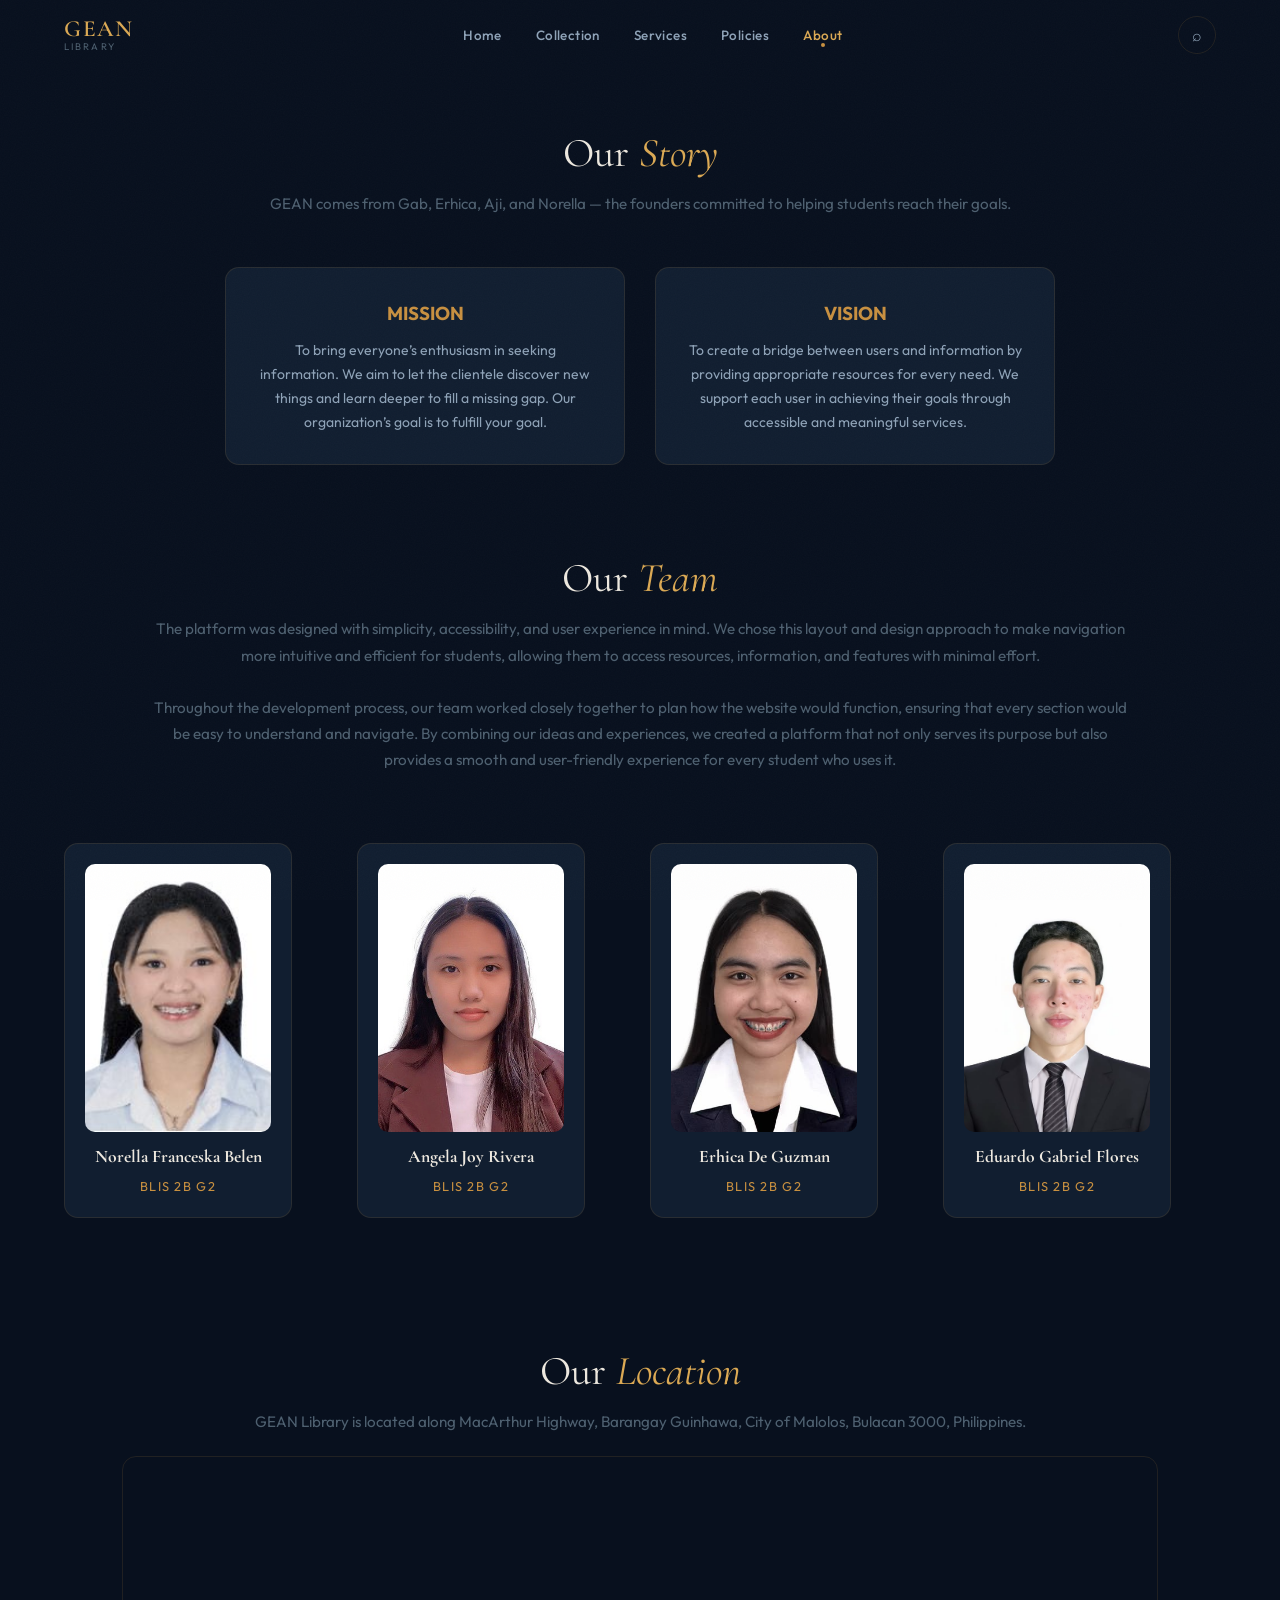
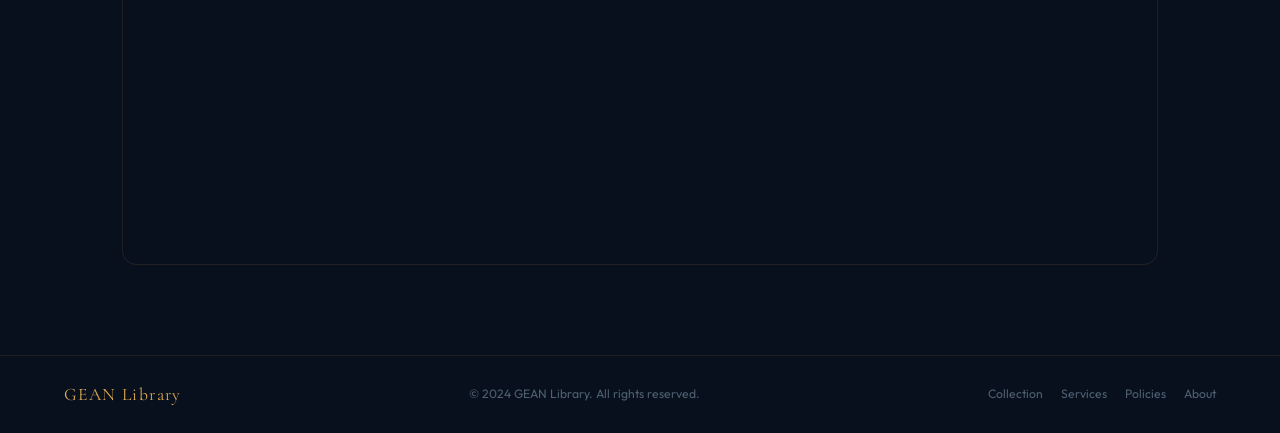
==== commit 50d64847: "Update website" ====
--- a/about.html
+++ b/about.html
@@ -8,32 +8,48 @@
 </head>
 <body>
 
-<!-- NAV -->
-<nav class="nav">
-  <a href="index.html" class="nav-brand">
+<!-- ══ SEARCH OVERLAY ════════════════════════════════════════ -->
+<div id="searchOverlay" class="search-overlay" role="dialog" aria-label="Search books">
+  <div class="search-box">
+    <div class="search-input-wrap">
+      <span class="search-ico">⌕</span>
+      <input id="searchInput" type="text" placeholder="Search books, categories…" autocomplete="off" spellcheck="false">
+      <button id="searchCloseBtn" class="search-close-btn" aria-label="Close search">✕</button>
+    </div>
+    <p class="search-meta">Press <kbd>Esc</kbd> to close &nbsp;·&nbsp; <kbd>Ctrl K</kbd> to open</p>
+    <div id="searchResults" role="listbox" aria-label="Search results"></div>
+  </div>
+</div>
+
+<!-- ══ NAVIGATION ════════════════════════════════════════════ -->
+<nav class="nav" role="navigation" aria-label="Main navigation">
+  <a href="index.html" class="nav-brand" aria-label="GEAN Library home">
     <span class="nav-brand-name">GEAN</span>
     <span class="nav-brand-sub">Library</span>
   </a>
 
-  <ul class="nav-links">
+  <ul class="nav-links" role="list">
     <li><a href="index.html">Home</a></li>
     <li><a href="collection.html">Collection</a></li>
     <li><a href="services.html">Services</a></li>
     <li><a href="policies.html">Policies</a></li>
-    <li><a href="about.html" class="active">About</a></li>
+    <li><a href="about.html">About</a></li>
   </ul>
+
+  <button id="navSearchBtn" class="nav-search-btn" aria-label="Open search">⌕</button>
+  <button id="navBurger" class="nav-burger" aria-label="Toggle menu" aria-expanded="false">
+    <span></span><span></span><span></span>
+  </button>
 </nav>
 
-<!-- HERO -->
-<section class="page-hero">
-  <div class="ph-inner">
-    <p class="ph-tag">Who We Are</p>
-    <h1 class="ph-title">About <em>GEAN Library</em></h1>
-    <p class="ph-sub">
-      A student-centered library built to inspire learning, discovery, and growth.
-    </p>
-  </div>
-</section>
+<!-- Mobile drawer -->
+<nav id="navDrawer" class="nav-drawer" aria-label="Mobile navigation">
+  <a href="index.html">Home</a>
+  <a href="collection.html">Collection</a>
+  <a href="services.html">Services</a>
+  <a href="policies.html">Policies</a>
+  <a href="about.html">About</a>
+</nav>
 
 <!-- STORY -->
 <section class="sec">
@@ -71,34 +87,37 @@
 </section>
 
 <!-- TEAM -->
-<section class="sec">
+<section class="sec2">
   <div class="wrap">
     <header class="sec-header center">
       <h2 class="sec-title">Our <em>Team</em></h2>
+      <p class="sec-desc">
+        The platform was designed with simplicity, accessibility, and user experience in mind. We chose this layout and design approach to make navigation more intuitive and efficient for students, allowing them to access resources, information, and features with minimal effort. <br><br>Throughout the development process, our team worked closely together to plan how the website would function, ensuring that every section would be easy to understand and navigate. By combining our ideas and experiences, we created a platform that not only serves its purpose but also provides a smooth and user-friendly experience for every student who uses it.
+      </p>
     </header>
 
     <div class="team-grid">
 
       <div class="team-card">
-        <img src="nore.JPG" class="team-img">
+        <img src="images/nore.JPG" class="team-img">
         <p class="team-name">Norella Franceska Belen</p>
         <p class="team-role">BLIS 2B G2</p>
       </div>
 
       <div class="team-card">
-        <img src="aji.jpg" class="team-img">
+        <img src="images/aji.jpg" class="team-img">
         <p class="team-name">Angela Joy Rivera</p>
         <p class="team-role">BLIS 2B G2</p>
       </div>
 
       <div class="team-card">
-        <img src="eca.jpg" class="team-img">
+        <img src="images/eca.jpg" class="team-img">
         <p class="team-name">Erhica De Guzman</p>
         <p class="team-role">BLIS 2B G2</p>
       </div>
 
       <div class="team-card">
-        <img src="gab.jpg" class="team-img">
+        <img src="images/gab.jpg" class="team-img">
         <p class="team-name">Eduardo Gabriel Flores</p>
         <p class="team-role">BLIS 2B G2</p>
       </div>
@@ -112,6 +131,9 @@
   <div class="wrap">
     <header class="sec-header center">
       <h2 class="sec-title">Our <em>Location</em></h2>
+      <p class="sec-desc">
+        GEAN Library is located along MacArthur Highway, Barangay Guinhawa, City of Malolos, Bulacan 3000, Philippines.
+      </p>
     </header>
 
     <div class="map-box">
@@ -128,7 +150,14 @@
 
 <!-- FOOTER -->
 <footer>
-  <p class="ft-copy">&copy; 2026 GEAN Library. All rights reserved.</p>
+  <span class="ft-brand">GEAN Library</span>
+  <span class="ft-copy">&copy; 2024 GEAN Library. All rights reserved.</span>
+  <nav class="ft-links" aria-label="Footer navigation">
+    <a href="collection.html">Collection</a>
+    <a href="services.html">Services</a>
+    <a href="policies.html">Policies</a>
+    <a href="about.html">About</a>
+  </nav>
 </footer>
 
 <script src="script.js"></script>
--- a/style.css
+++ b/style.css
@@ -367,8 +367,17 @@
 /* ═══════════════════════════════════════════════════════════════
    SHARED LAYOUT HELPERS
    ═══════════════════════════════════════════════════════════════ */
-.wrap   { max-width:1280px; margin:0 auto; padding:0 5%; }
-.sec    { padding:90px 5%; }
+.wrap   { 
+  max-width:1280px; 
+  margin:0 auto; 
+  padding:0 5%; }
+.sec    { 
+  padding:90px 5%;
+  margin-top: 40px; 
+}
+.sec2    { 
+  margin-top: 0px; 
+}
 .sec-sm { padding:56px 5%; }
 
 .sec-tag {
@@ -400,9 +409,10 @@
 .sec-title em { font-style:italic; color:var(--gold-light); }
 
 .sec-desc {
+  padding-bottom: 20px;
   font-size:.95rem;
   color:var(--text-3);
-  max-width:480px;
+  max-width:980px;
   line-height:1.72;
 }
 
@@ -508,13 +518,6 @@
 }
 
 /* Left — text */
-.hero-eyebrow {
-  display:inline-flex; align-items:center; gap:10px;
-  font-size:.7rem; letter-spacing:.26em; text-transform:uppercase;
-  color:var(--gold); margin-bottom:22px;
-  opacity:0; animation:fadeUp .9s .1s var(--ease) both;
-}
-.hero-eyebrow::before { content:''; display:block; width:30px; height:1px; background:var(--gold); }
 
 .hero-title {
   font-family:var(--font-d);
@@ -543,23 +546,6 @@
   opacity:0; animation:fadeUp .9s .4s var(--ease) both;
 }
 
-/* Stats row */
-.hero-stats {
-  display:flex; gap:40px;
-  margin-top:52px; padding-top:36px;
-  border-top:1px solid var(--border);
-  opacity:0; animation:fadeUp .9s .54s var(--ease) both;
-}
-.stat-num {
-  font-family:var(--font-d);
-  font-size:2.2rem; font-weight:700;
-  color:var(--gold-light); line-height:1;
-}
-.stat-label {
-  font-size:.7rem; letter-spacing:.09em; text-transform:uppercase;
-  color:var(--text-3); margin-top:4px;
-}
-
 /* Right — floating book cards */
 .hero-visual {
   display:flex; align-items:center; justify-content:center;
@@ -576,8 +562,9 @@
 }
 
 .hv-wrap {
+  margin-right: 300px;
   position:relative;
-  width:340px; height:420px;
+  width:300px; height:420px;
 }
 .hv-card {
   position:absolute;
@@ -636,30 +623,6 @@
   border-radius:50%;
   pointer-events:none;
 }
-
-/* ═══════════════════════════════════════════════════════════════
-   INDEX — MARQUEE
-   ═══════════════════════════════════════════════════════════════ */
-.marquee-bar {
-  background:var(--navy-card);
-  border-top:1px solid var(--border);
-  border-bottom:1px solid var(--border);
-  padding:16px 0;
-  overflow:hidden;
-}
-.marquee-track {
-  display:flex;
-  width:max-content;
-  animation:marquee 30s linear infinite;
-}
-@keyframes marquee { from{transform:translateX(0)} to{transform:translateX(-50%)} }
-.mq-item {
-  display:flex; align-items:center; gap:12px;
-  padding:0 36px;
-  font-size:.72rem; letter-spacing:.18em; text-transform:uppercase;
-  color:var(--text-3); white-space:nowrap;
-}
-.mq-dot { width:4px; height:4px; background:var(--gold); border-radius:50%; flex-shrink:0; }
 
 /* ═══════════════════════════════════════════════════════════════
    INDEX — CATEGORIES
@@ -803,21 +766,6 @@
   font-size:.7rem; color:var(--gold);
   text-transform:uppercase; letter-spacing:.12em;
 }
-
-/* ═══════════════════════════════════════════════════════════════
-   INDEX — GALLERY STRIP
-   ═══════════════════════════════════════════════════════════════ */
-.gallery-strip {
-  display:flex; height:340px; gap:3px;
-  overflow:hidden; background:var(--navy-mid);
-}
-.gallery-strip img {
-  flex:1; object-fit:cover;
-  filter:brightness(.5) saturate(.65);
-  transition:flex .6s cubic-bezier(.4,0,.2,1), filter .4s;
-  cursor:pointer; min-width:48px;
-}
-.gallery-strip img:hover { flex:4; filter:brightness(.85) saturate(1); }
 
 /* ═══════════════════════════════════════════════════════════════
    INDEX — SERVICES PREVIEW
@@ -998,6 +946,7 @@
   position:sticky; top:70px; z-index:100;
 }
 .col-nav-inner {
+  justify-content: center;
   max-width:1280px; margin:0 auto;
   padding:0 5%;
   display:flex; gap:2px;
@@ -1025,7 +974,7 @@
   display:flex; align-items:flex-end; justify-content:space-between;
   margin-bottom:38px; gap:20px; flex-wrap:wrap;
 }
-.bsec-left {}
+
 .cat-pill {
   display:inline-flex; align-items:center; gap:7px;
   background:rgba(200,144,64,.1); border:1px solid rgba(200,144,64,.22);
@@ -1182,6 +1131,7 @@
 /* ═══════════════════════════════════════════════════════════════
    ABOUT PAGE
    ═══════════════════════════════════════════════════════════════ */
+
 .about-hero {
   min-height:52vh;
   display:flex; align-items:flex-end;
@@ -1229,6 +1179,7 @@
   display:flex; gap:22px; justify-content:center; flex-wrap:wrap;
 }
 .team-card {
+  margin-top: 20px;
   width:228px;
   background:var(--navy-card);
   border:1px solid var(--border);
@@ -1395,12 +1346,15 @@
 
 @media (max-width: 900px) {
   .team-grid {
+    margin-left: 110px;
+    justify-content: center;
     grid-template-columns: repeat(2, 1fr);
   }
 }
 
 @media (max-width: 500px) {
   .team-grid {
+    justify-content: center;
     grid-template-columns: 1fr;
   }
 }
